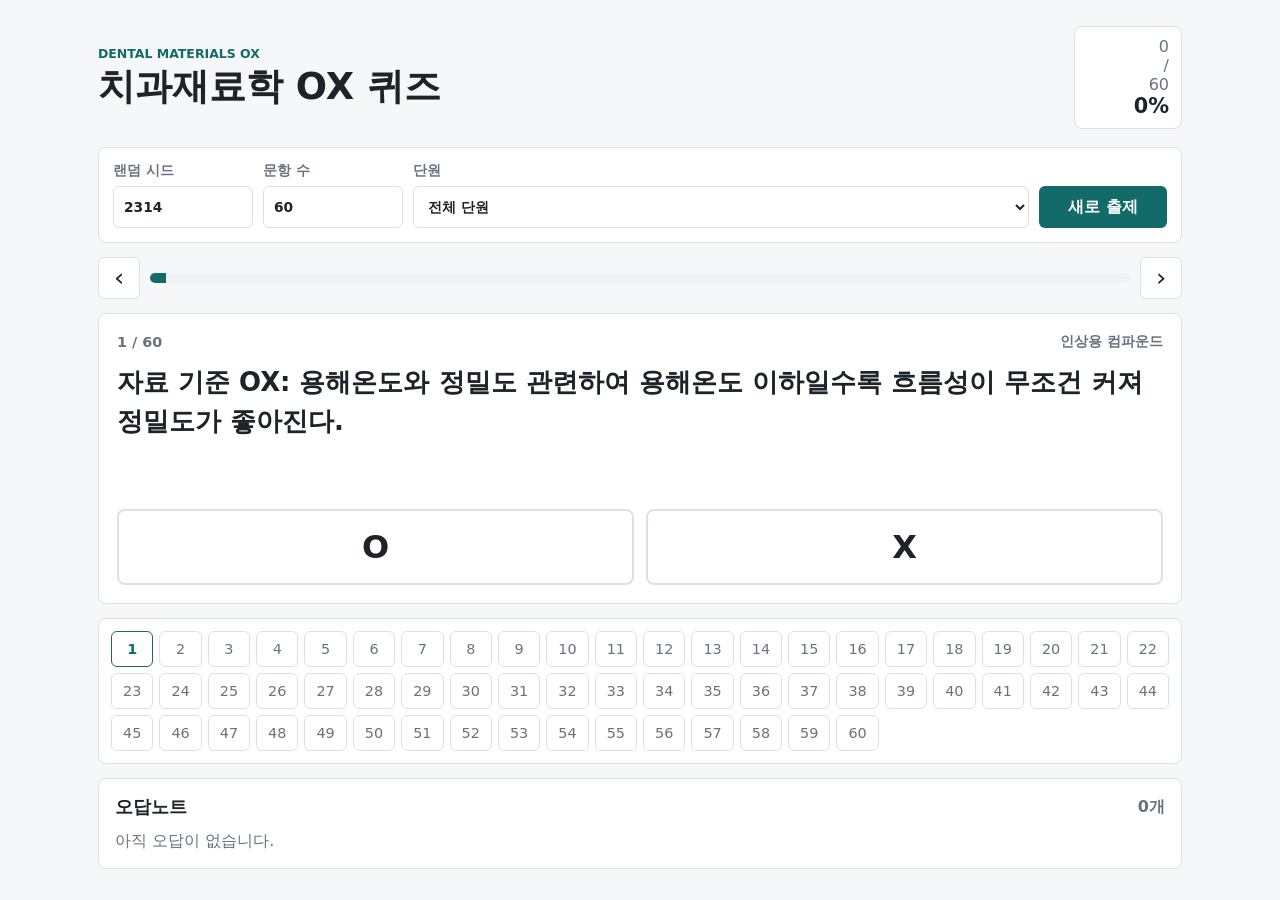
==== 치과재료학_OX/index.html @ 04cc14c7 "Add files via upload" ====
<!doctype html>
<html lang="ko">
<head>
  <meta charset="utf-8">
  <meta name="viewport" content="width=device-width, initial-scale=1">
  <title>치과재료학 OX 퀴즈</title>
  <link rel="stylesheet" href="style.css">
</head>
<body>
  <main class="app">
    <header class="topbar">
      <div>
        <p class="eyebrow">Dental Materials OX</p>
        <h1>치과재료학 OX 퀴즈</h1>
      </div>
      <div class="scorebox" aria-live="polite">
        <span id="answeredCount">0</span>/<span id="totalCount">0</span>
        <strong id="accuracy">0%</strong>
      </div>
    </header>

    <section class="controls" aria-label="퀴즈 설정">
      <label>
        <span>랜덤 시드</span>
        <input id="seedInput" type="number" min="1" value="2314" inputmode="numeric">
      </label>
      <label>
        <span>문항 수</span>
        <input id="limitInput" type="number" min="1" max="10000" value="60" inputmode="numeric">
      </label>
      <label>
        <span>단원</span>
        <select id="unitSelect">
          <option value="all">전체 단원</option>
        </select>
      </label>
      <button id="startButton" type="button">새로 출제</button>
    </section>

    <section class="progress" aria-label="풀이 진행">
      <button id="prevButton" type="button" aria-label="이전 문제">‹</button>
      <div class="progress-track">
        <div id="progressBar"></div>
      </div>
      <button id="nextButton" type="button" aria-label="다음 문제">›</button>
    </section>

    <section class="quiz-panel" aria-live="polite">
      <div class="question-meta">
        <span id="questionIndex">1 / 60</span>
        <span id="questionUnit">단원</span>
      </div>
      <p id="questionText" class="question-text"></p>
      <div class="answer-buttons" role="group" aria-label="정답 선택">
        <button id="answerO" class="answer answer-o" type="button" data-answer="O">O</button>
        <button id="answerX" class="answer answer-x" type="button" data-answer="X">X</button>
      </div>
      <div id="resultBox" class="result-box hidden">
        <div id="resultTitle" class="result-title"></div>
        <p id="explanationText"></p>
      </div>
    </section>

    <section class="jump-panel" aria-label="문제 이동">
      <div id="jumpGrid" class="jump-grid"></div>
    </section>

    <section class="wrong-panel">
      <div class="section-head">
        <h2>오답노트</h2>
        <span id="wrongCount">0개</span>
      </div>
      <div id="wrongList" class="wrong-list"></div>
    </section>
  </main>

  <script src="questions.js"></script>
  <script src="app.js"></script>
</body>
</html>
---- 치과재료학_OX/style.css ----
:root {
  color-scheme: light;
  --bg: #f6f7f9;
  --surface: #ffffff;
  --surface-2: #eef2f5;
  --text: #1d2329;
  --muted: #68737f;
  --line: #dbe1e7;
  --accent: #126b68;
  --accent-strong: #0b4f4d;
  --ok: #1f8a4c;
  --bad: #c43d3d;
  --focus: #e2b84a;
  font-family: system-ui, -apple-system, BlinkMacSystemFont, "Segoe UI", sans-serif;
}

* {
  box-sizing: border-box;
}

body {
  margin: 0;
  background: var(--bg);
  color: var(--text);
}

button,
input,
select {
  font: inherit;
}

button {
  cursor: pointer;
}

.app {
  width: min(1120px, 100%);
  margin: 0 auto;
  padding: 18px;
}

.topbar {
  display: flex;
  align-items: center;
  justify-content: space-between;
  gap: 16px;
  padding: 8px 0 18px;
}

.eyebrow {
  margin: 0 0 4px;
  color: var(--accent);
  font-size: 0.78rem;
  font-weight: 700;
  letter-spacing: 0;
  text-transform: uppercase;
}

h1,
h2,
p {
  margin: 0;
}

h1 {
  font-size: clamp(1.6rem, 3vw, 2.3rem);
  line-height: 1.18;
}

.scorebox {
  display: grid;
  min-width: 108px;
  padding: 10px 12px;
  border: 1px solid var(--line);
  border-radius: 8px;
  background: var(--surface);
  text-align: right;
  color: var(--muted);
}

.scorebox strong {
  color: var(--text);
  font-size: 1.3rem;
}

.controls {
  display: grid;
  grid-template-columns: 140px 140px minmax(180px, 1fr) 128px;
  gap: 10px;
  margin-bottom: 14px;
  padding: 14px;
  border: 1px solid var(--line);
  border-radius: 8px;
  background: var(--surface);
}

.controls label {
  display: grid;
  gap: 6px;
  color: var(--muted);
  font-size: 0.86rem;
  font-weight: 700;
}

.controls input,
.controls select {
  width: 100%;
  height: 42px;
  border: 1px solid var(--line);
  border-radius: 6px;
  background: #fff;
  color: var(--text);
  padding: 0 10px;
}

.controls button {
  align-self: end;
  height: 42px;
  border: 0;
  border-radius: 6px;
  background: var(--accent);
  color: #fff;
  font-weight: 800;
}

.progress {
  display: grid;
  grid-template-columns: 42px 1fr 42px;
  align-items: center;
  gap: 10px;
  margin-bottom: 14px;
}

.progress button {
  width: 42px;
  height: 42px;
  border: 1px solid var(--line);
  border-radius: 6px;
  background: var(--surface);
  color: var(--text);
  font-size: 1.6rem;
  line-height: 1;
}

.progress-track {
  height: 10px;
  overflow: hidden;
  border-radius: 999px;
  background: var(--surface-2);
}

#progressBar {
  width: 0%;
  height: 100%;
  background: var(--accent);
  transition: width 160ms ease;
}

.quiz-panel,
.jump-panel,
.wrong-panel {
  border: 1px solid var(--line);
  border-radius: 8px;
  background: var(--surface);
}

.quiz-panel {
  padding: 18px;
}

.question-meta {
  display: flex;
  align-items: center;
  justify-content: space-between;
  gap: 12px;
  margin-bottom: 12px;
  color: var(--muted);
  font-size: 0.9rem;
  font-weight: 700;
}

#questionUnit {
  text-align: right;
}

.question-text {
  min-height: 126px;
  font-size: clamp(1.22rem, 2.8vw, 1.62rem);
  font-weight: 800;
  line-height: 1.5;
  word-break: keep-all;
  overflow-wrap: anywhere;
}

.answer-buttons {
  display: grid;
  grid-template-columns: 1fr 1fr;
  gap: 12px;
  margin-top: 20px;
}

.answer {
  min-height: 76px;
  border: 2px solid var(--line);
  border-radius: 8px;
  background: #fff;
  color: var(--text);
  font-size: 2rem;
  font-weight: 900;
}

.answer.selected {
  border-color: var(--accent);
  box-shadow: 0 0 0 3px rgba(18, 107, 104, 0.16);
}

.answer.correct {
  border-color: var(--ok);
  background: #edf8f1;
  color: var(--ok);
}

.answer.incorrect {
  border-color: var(--bad);
  background: #fff0f0;
  color: var(--bad);
}

.result-box {
  margin-top: 16px;
  padding: 14px;
  border-radius: 8px;
  background: var(--surface-2);
}

.result-title {
  margin-bottom: 8px;
  font-weight: 900;
}

.result-title.ok {
  color: var(--ok);
}

.result-title.bad {
  color: var(--bad);
}

.result-box p {
  line-height: 1.55;
  color: #303942;
  word-break: keep-all;
  overflow-wrap: anywhere;
}

.hidden {
  display: none;
}

.jump-panel {
  margin-top: 14px;
  padding: 12px;
}

.jump-grid {
  display: grid;
  grid-template-columns: repeat(auto-fill, minmax(42px, 1fr));
  gap: 6px;
  max-height: 156px;
  overflow: auto;
}

.jump-grid button {
  height: 36px;
  border: 1px solid var(--line);
  border-radius: 6px;
  background: #fff;
  color: var(--muted);
  font-size: 0.9rem;
}

.jump-grid button.current {
  border-color: var(--accent);
  color: var(--accent);
  font-weight: 900;
}

.jump-grid button.done {
  background: #f1f7f6;
  color: var(--text);
}

.jump-grid button.wrong {
  border-color: #efb1b1;
  background: #fff4f4;
  color: var(--bad);
}

.wrong-panel {
  margin-top: 14px;
  padding: 16px;
}

.section-head {
  display: flex;
  align-items: center;
  justify-content: space-between;
  gap: 12px;
  margin-bottom: 12px;
}

.section-head h2 {
  font-size: 1.12rem;
}

.section-head span {
  color: var(--muted);
  font-weight: 800;
}

.wrong-list {
  display: grid;
  gap: 10px;
}

.wrong-item {
  display: grid;
  gap: 6px;
  padding: 12px;
  border: 1px solid var(--line);
  border-radius: 8px;
  background: #fff;
}

.wrong-item button {
  justify-self: start;
  border: 0;
  border-radius: 6px;
  background: var(--surface-2);
  padding: 7px 10px;
  color: var(--accent-strong);
  font-weight: 800;
}

.wrong-item p {
  line-height: 1.45;
  word-break: keep-all;
  overflow-wrap: anywhere;
}

.wrong-empty {
  color: var(--muted);
}

button:focus-visible,
input:focus-visible,
select:focus-visible {
  outline: 3px solid var(--focus);
  outline-offset: 2px;
}

@media (max-width: 760px) {
  .app {
    padding: 12px;
  }

  .topbar {
    align-items: stretch;
  }

  .controls {
    grid-template-columns: 1fr 1fr;
  }

  .controls label:nth-child(3),
  .controls button {
    grid-column: 1 / -1;
  }

  .question-text {
    min-height: 170px;
  }

  .answer {
    min-height: 88px;
  }
}

@media (max-width: 480px) {
  .topbar {
    display: grid;
  }

  .scorebox {
    display: flex;
    align-items: center;
    justify-content: space-between;
    text-align: left;
  }

  .controls {
    grid-template-columns: 1fr;
  }

  .controls label:nth-child(3),
  .controls button {
    grid-column: auto;
  }

  .quiz-panel {
    padding: 15px;
  }

  .answer-buttons {
    grid-template-columns: 1fr;
  }

  .question-meta {
    display: grid;
  }

  #questionUnit {
    text-align: left;
  }
}
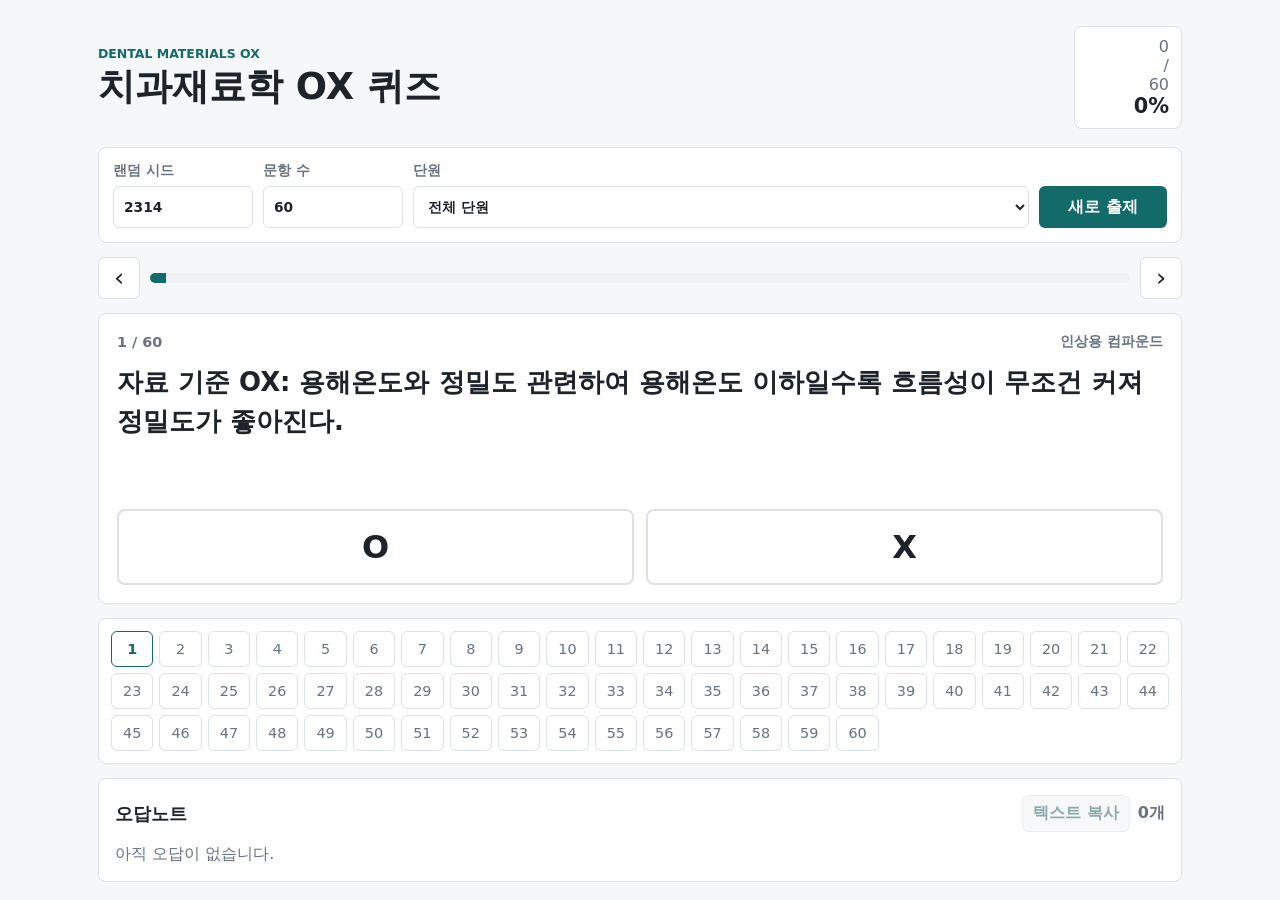
==== commit 5d8afe64: "Separate dental OX questions CSV" ====
--- a/치과재료학_OX/index.html
+++ b/치과재료학_OX/index.html
@@ -68,13 +68,15 @@
     <section class="wrong-panel">
       <div class="section-head">
         <h2>오답노트</h2>
-        <span id="wrongCount">0개</span>
+        <div class="section-actions">
+          <button id="copyWrongButton" type="button" disabled>텍스트 복사</button>
+          <span id="wrongCount">0개</span>
+        </div>
       </div>
       <div id="wrongList" class="wrong-list"></div>
     </section>
   </main>
 
-  <script src="questions.js"></script>
   <script src="app.js"></script>
 </body>
 </html>
--- a/치과재료학_OX/style.css
+++ b/치과재료학_OX/style.css
@@ -319,6 +319,28 @@
   font-weight: 800;
 }
 
+.section-actions {
+  display: flex;
+  align-items: center;
+  justify-content: flex-end;
+  gap: 8px;
+}
+
+.section-actions button {
+  border: 1px solid var(--line);
+  border-radius: 6px;
+  background: var(--surface-2);
+  padding: 7px 10px;
+  color: var(--accent-strong);
+  font-weight: 800;
+  white-space: nowrap;
+}
+
+.section-actions button:disabled {
+  cursor: not-allowed;
+  opacity: 0.48;
+}
+
 .wrong-list {
   display: grid;
   gap: 10px;
@@ -423,4 +445,13 @@
   #questionUnit {
     text-align: left;
   }
-}
+
+  .section-head {
+    align-items: flex-start;
+  }
+
+  .section-actions {
+    align-items: flex-end;
+    flex-direction: column-reverse;
+  }
+}
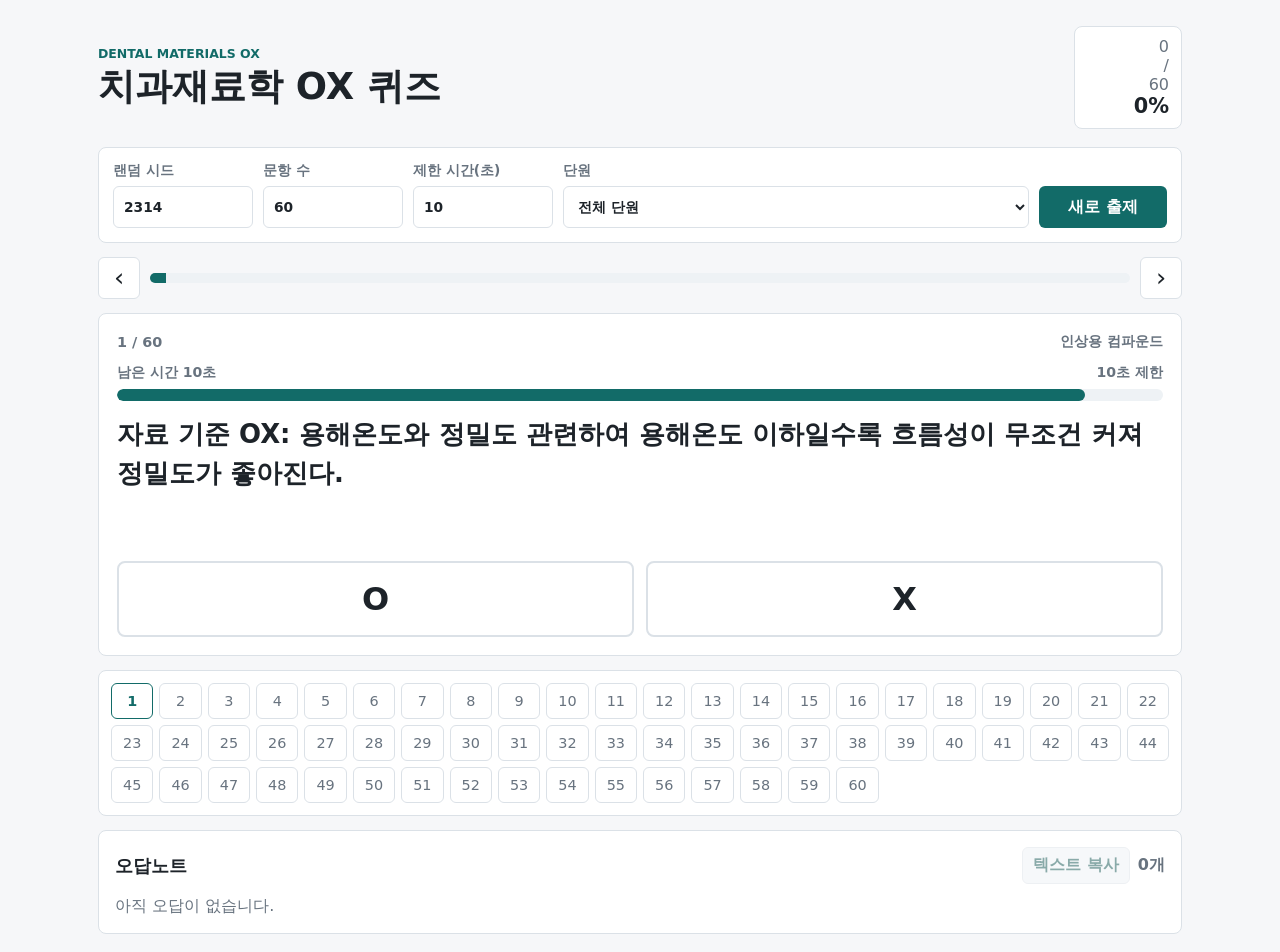
==== commit 3bdc4c2b: "Add per-question timer" ====
--- a/치과재료학_OX/index.html
+++ b/치과재료학_OX/index.html
@@ -29,6 +29,10 @@
         <input id="limitInput" type="number" min="1" max="10000" value="60" inputmode="numeric">
       </label>
       <label>
+        <span>제한 시간(초)</span>
+        <input id="timeLimitInput" type="number" min="1" max="300" value="10" inputmode="numeric">
+      </label>
+      <label>
         <span>단원</span>
         <select id="unitSelect">
           <option value="all">전체 단원</option>
@@ -49,6 +53,15 @@
       <div class="question-meta">
         <span id="questionIndex">1 / 60</span>
         <span id="questionUnit">단원</span>
+      </div>
+      <div id="timerBox" class="timer-box paused" aria-label="문항 제한 시간">
+        <div class="timer-head">
+          <span id="timerLabel">남은 시간 10초</span>
+          <span id="timerStatus">대기</span>
+        </div>
+        <div class="timer-track">
+          <div id="timerBar"></div>
+        </div>
       </div>
       <p id="questionText" class="question-text"></p>
       <div class="answer-buttons" role="group" aria-label="정답 선택">
--- a/치과재료학_OX/style.css
+++ b/치과재료학_OX/style.css
@@ -86,7 +86,7 @@
 
 .controls {
   display: grid;
-  grid-template-columns: 140px 140px minmax(180px, 1fr) 128px;
+  grid-template-columns: 140px 140px 140px minmax(180px, 1fr) 128px;
   gap: 10px;
   margin-bottom: 14px;
   padding: 14px;
@@ -184,6 +184,49 @@
   text-align: right;
 }
 
+.timer-box {
+  display: grid;
+  gap: 7px;
+  margin-bottom: 14px;
+}
+
+.timer-head {
+  display: flex;
+  align-items: center;
+  justify-content: space-between;
+  gap: 12px;
+  color: var(--muted);
+  font-size: 0.88rem;
+  font-weight: 800;
+}
+
+.timer-track {
+  height: 12px;
+  overflow: hidden;
+  border-radius: 999px;
+  background: var(--surface-2);
+}
+
+#timerBar {
+  width: 100%;
+  height: 100%;
+  border-radius: inherit;
+  background: var(--accent);
+  transition: width 120ms linear, background 120ms ease;
+}
+
+.timer-box.low #timerBar {
+  background: var(--focus);
+}
+
+.timer-box.expired #timerBar {
+  background: var(--bad);
+}
+
+.timer-box.paused #timerBar {
+  background: var(--line);
+}
+
 .question-text {
   min-height: 126px;
   font-size: clamp(1.22rem, 2.8vw, 1.62rem);
@@ -395,7 +438,7 @@
     grid-template-columns: 1fr 1fr;
   }
 
-  .controls label:nth-child(3),
+  .controls label:nth-child(4),
   .controls button {
     grid-column: 1 / -1;
   }
@@ -425,7 +468,7 @@
     grid-template-columns: 1fr;
   }
 
-  .controls label:nth-child(3),
+  .controls label:nth-child(4),
   .controls button {
     grid-column: auto;
   }
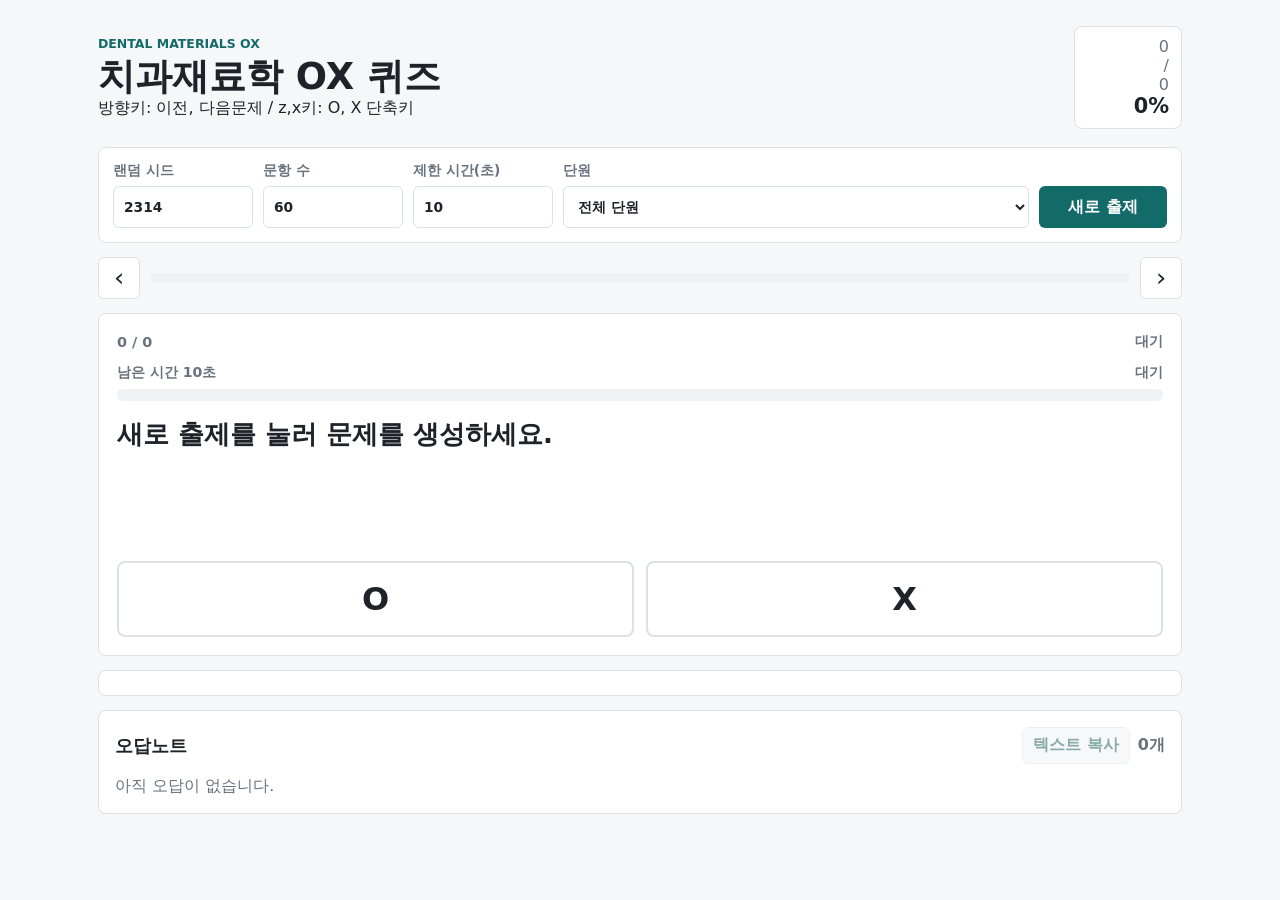
==== commit d310b5a1: "Update index.html" ====
--- a/치과재료학_OX/index.html
+++ b/치과재료학_OX/index.html
@@ -12,6 +12,7 @@
       <div>
         <p class="eyebrow">Dental Materials OX</p>
         <h1>치과재료학 OX 퀴즈</h1>
+        <span>방향키: 이전, 다음문제 / z,x키: O, X 단축키</span>
       </div>
       <div class="scorebox" aria-live="polite">
         <span id="answeredCount">0</span>/<span id="totalCount">0</span>
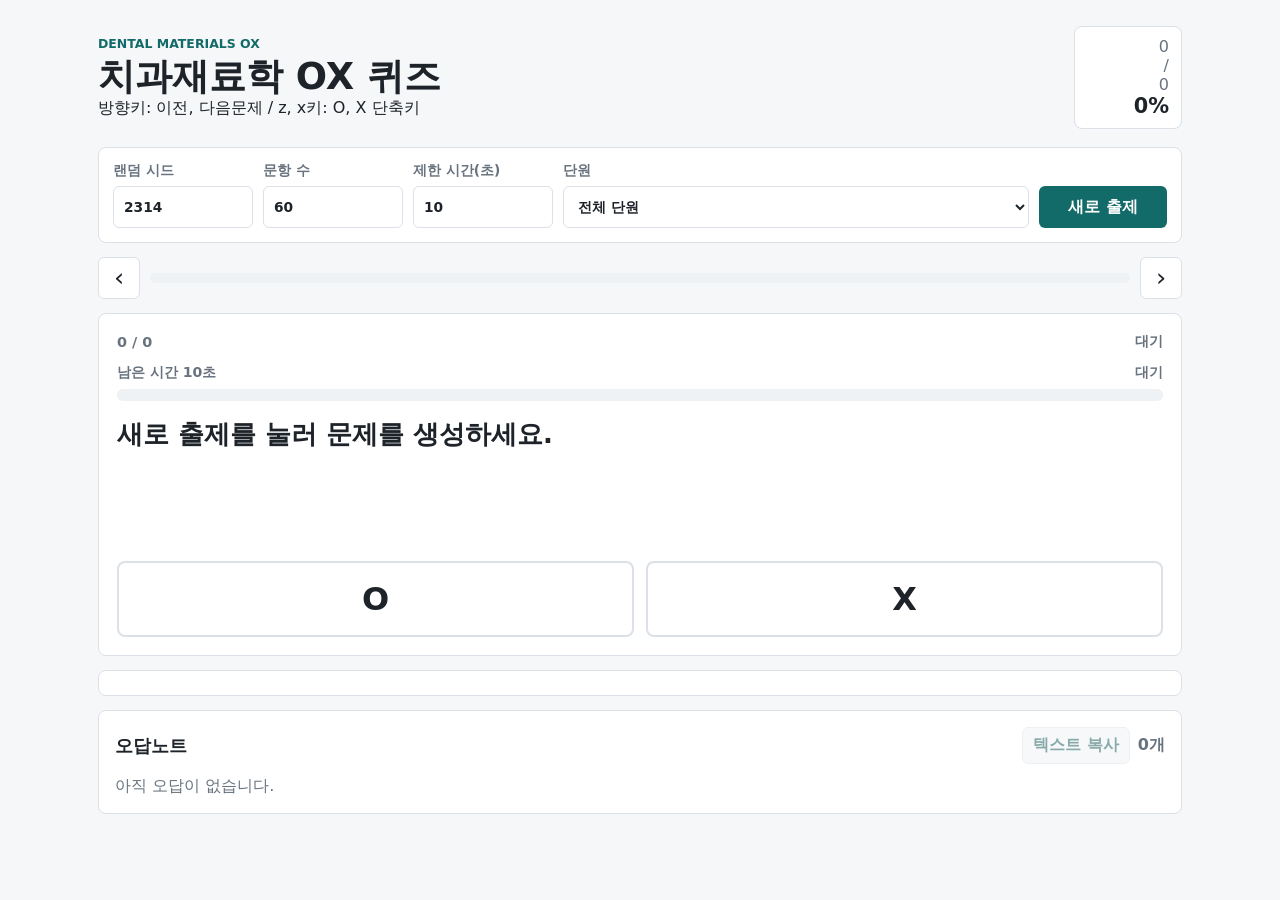
==== commit eadc6912: "Update index.html" ====
--- a/치과재료학_OX/index.html
+++ b/치과재료학_OX/index.html
@@ -12,7 +12,7 @@
       <div>
         <p class="eyebrow">Dental Materials OX</p>
         <h1>치과재료학 OX 퀴즈</h1>
-        <span>방향키: 이전, 다음문제 / z,x키: O, X 단축키</span>
+        <span>방향키: 이전, 다음문제 / z, x키: O, X 단축키</span>
       </div>
       <div class="scorebox" aria-live="polite">
         <span id="answeredCount">0</span>/<span id="totalCount">0</span>
